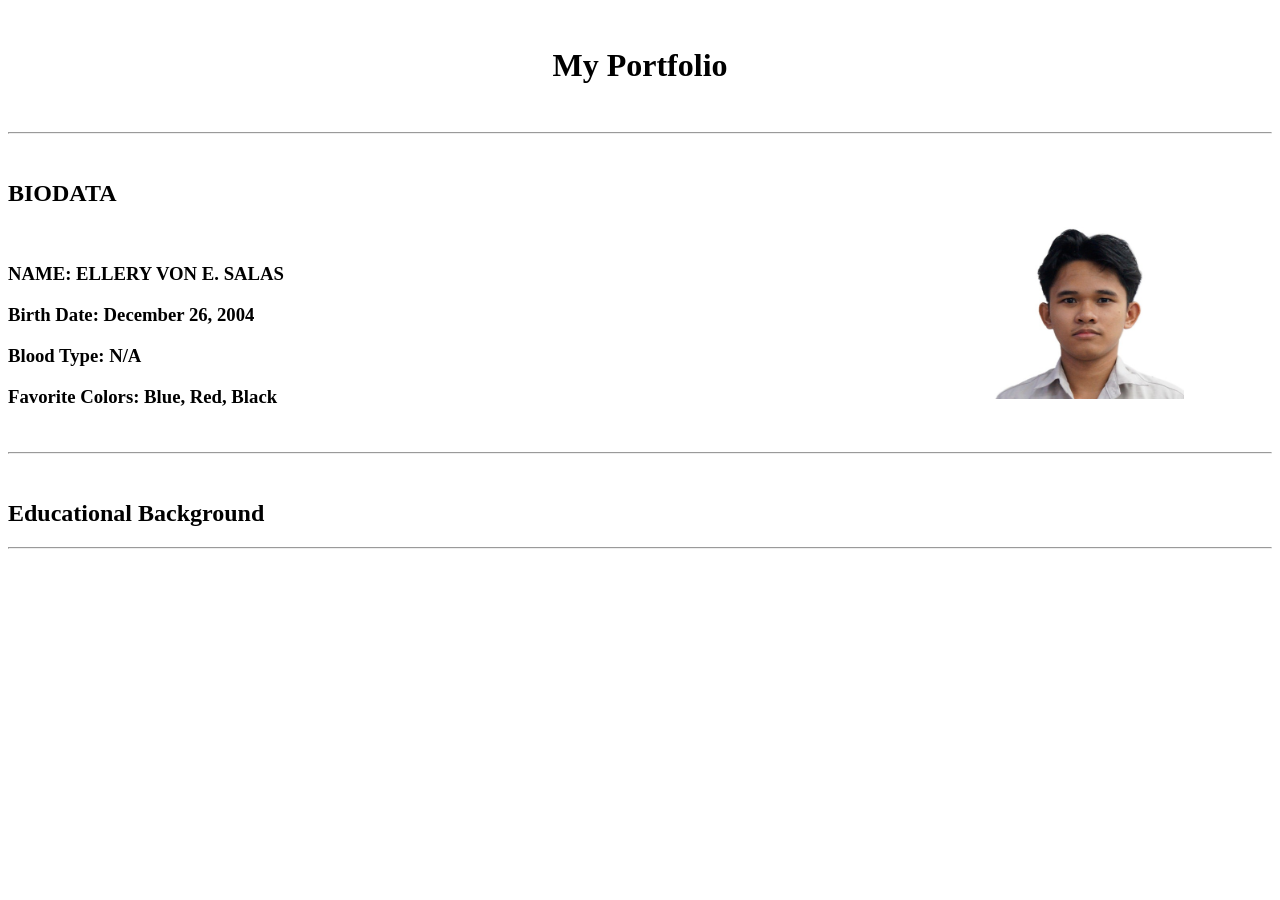
==== main.html @ 139ea045 "1st day yey added biodata added educational background" ====
<!DOCTYPE html>
<html lang="en">
<head>
    <meta charset="UTF-8">
    <meta name="viewport" content="width=device-width, initial-scale=1.0">
    <title>My Portfolio</title>
</head>
<body>
    
    <br>
    <h1 style = "text-align: center;" > My Portfolio</h1>
    <br>
    <hr>
    <br>
    <h2> BIODATA</h2>
    <img src="images/id.jpg" width="15%" style="float: right; margin-right: 7%; ">
    <br>
    <h3> NAME:     ELLERY VON E. SALAS</h3>
    <h3>Birth Date:     December 26, 2004</h3>
    <h3>Blood Type:     N/A </h3>
    <h3>Favorite Colors:     Blue, Red, Black </h3>
    <br>
    <hr>
    <br>
    <h2> Educational Background</h2>   
    
    <hr>
</body>
</html>
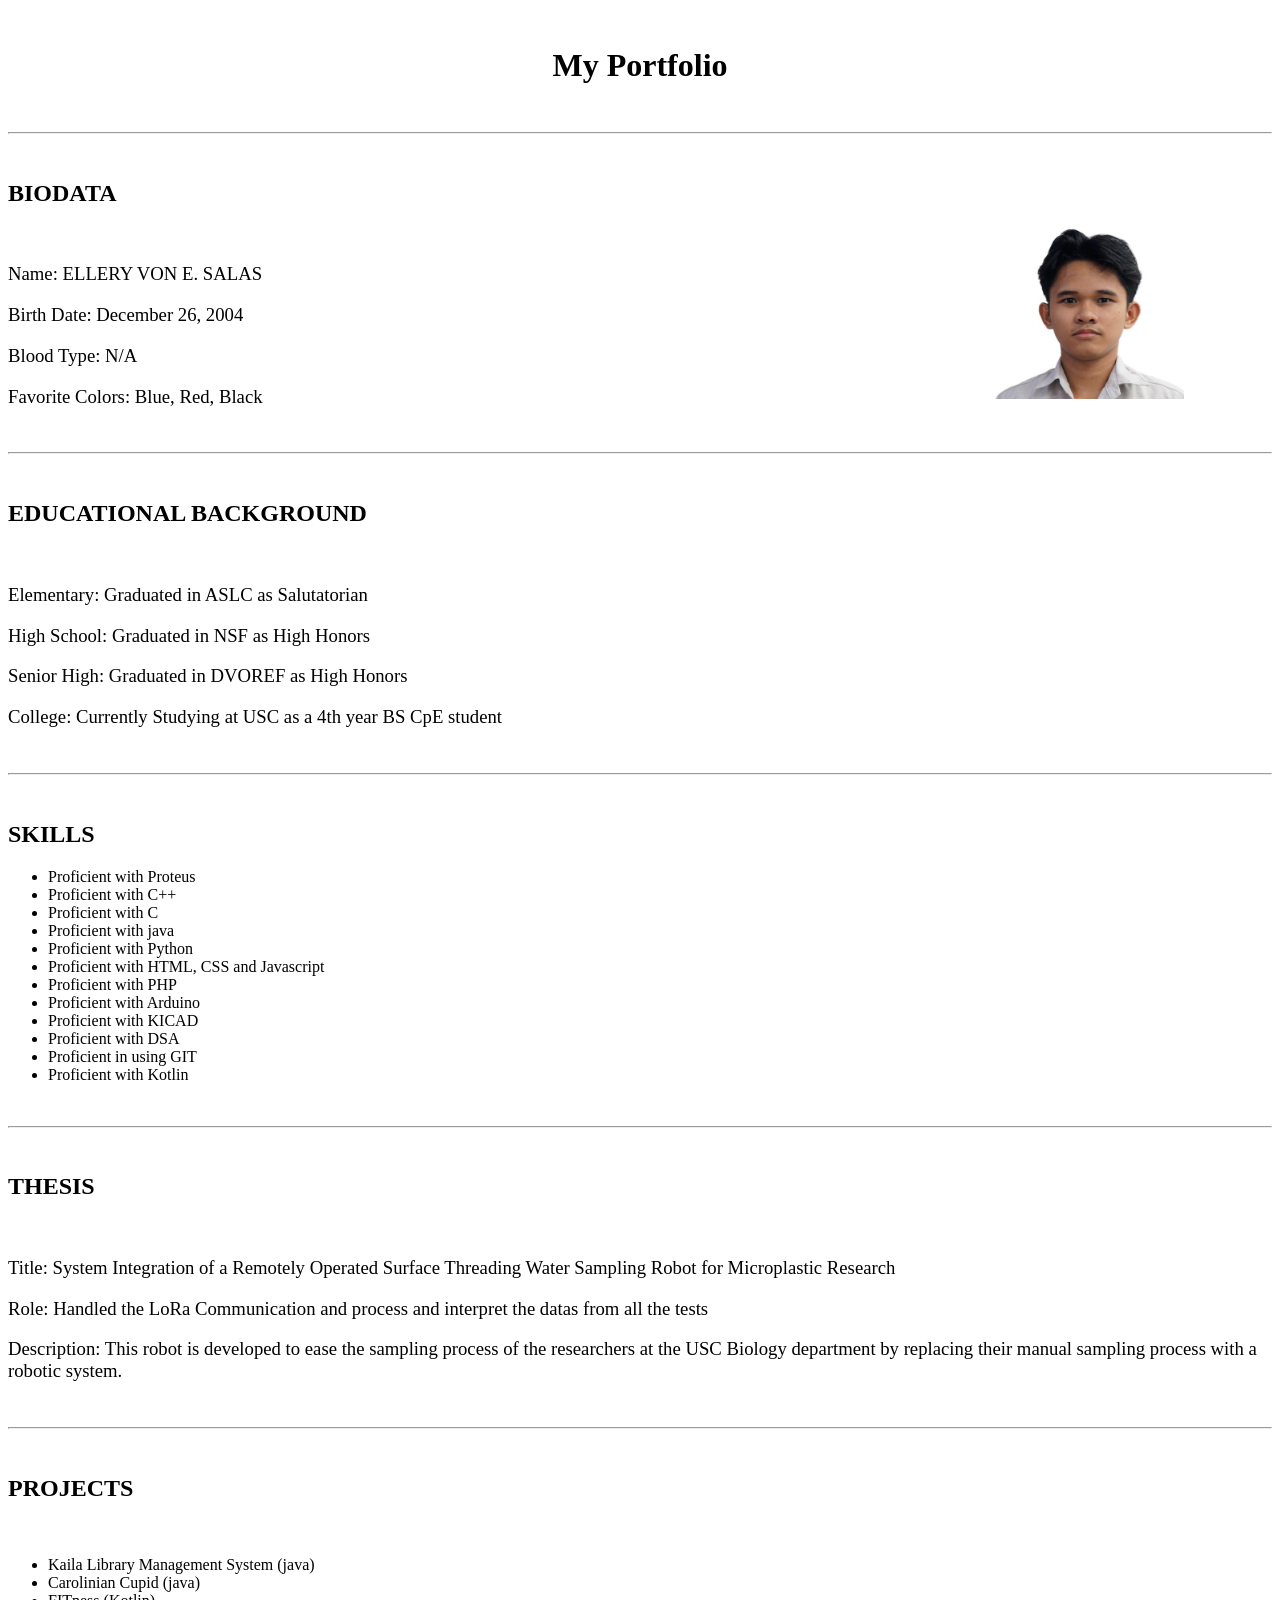
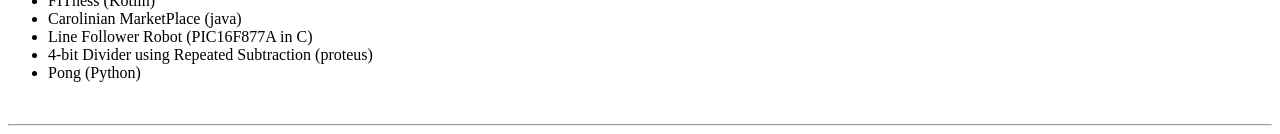
==== commit bbf53e96: "second day added edu background details added skills added thesis added projects added basic css" ====
--- a/main.html
+++ b/main.html
@@ -3,6 +3,7 @@
 <head>
     <meta charset="UTF-8">
     <meta name="viewport" content="width=device-width, initial-scale=1.0">
+    <link rel="stylesheet" href = "main.css">
     <title>My Portfolio</title>
 </head>
 <body>
@@ -15,15 +16,68 @@
     <h2> BIODATA</h2>
     <img src="images/id.jpg" width="15%" style="float: right; margin-right: 7%; ">
     <br>
-    <h3> NAME:     ELLERY VON E. SALAS</h3>
+    <h3> Name:     ELLERY VON E. SALAS</h3>
     <h3>Birth Date:     December 26, 2004</h3>
     <h3>Blood Type:     N/A </h3>
     <h3>Favorite Colors:     Blue, Red, Black </h3>
     <br>
     <hr>
     <br>
-    <h2> Educational Background</h2>   
-    
+    <h2> EDUCATIONAL BACKGROUND</h2>   
+    <br>
+    <h3> Elementary: Graduated in ASLC as Salutatorian</h3>
+    <h3> High School: Graduated in NSF as High Honors</h3>
+    <h3> Senior High: Graduated in DVOREF as High Honors</h3>
+    <h3> College: Currently Studying at USC as a 4th year BS CpE student</h3>
+    <br>
     <hr>
+    <br>
+    <h2> SKILLS </h2>
+    <ul> 
+        <li>Proficient with Proteus</li>
+        <li>Proficient with C++</li>
+        <li>Proficient with C</li>
+        <li>Proficient with java</li>
+        <li>Proficient with Python</li>
+        <li>Proficient with HTML, CSS and Javascript</li>
+        <li>Proficient with PHP</li>
+        <li>Proficient with Arduino</li>
+        <li>Proficient with KICAD</li>
+        <li>Proficient with DSA</li>
+        <li>Proficient in using GIT</li>
+        <li>Proficient with Kotlin</li>
+    </ul>
+    <br>
+    <hr>
+    <br>
+    <h2> THESIS </h2>
+    <br>
+    <h3> Title: System Integration of a Remotely Operated Surface Threading Water Sampling 
+        Robot for Microplastic Research
+    </h3>
+    <h3>Role: Handled the LoRa Communication and process and interpret 
+        the datas from all the tests
+    </h3>
+    <h3> Description: This robot is developed to ease the sampling process of the researchers
+        at the USC Biology department by replacing their manual sampling process with a 
+        robotic system.
+    </h3>
+    <br>
+    <hr>
+    <br> 
+    <h2> PROJECTS </h2>
+    <br>
+    <ul>
+        <li> Kaila Library Management System (java)</li>
+        <li> Carolinian Cupid (java)</li>
+        <li> FITness (Kotlin)</li>
+        <li> Carolinian MarketPlace (java)</li>
+        <li> Line Follower Robot (PIC16F877A in C) </li>
+        <li> 4-bit Divider using Repeated Subtraction (proteus)</li>
+        <li> Pong (Python)</li>
+    </ul>
+    <br>
+    <hr>
+
 </body>
 </html>
--- a/main.css
+++ b/main.css
@@ -0,0 +1,3 @@
+h3 {
+    font-weight: lighter;
+}
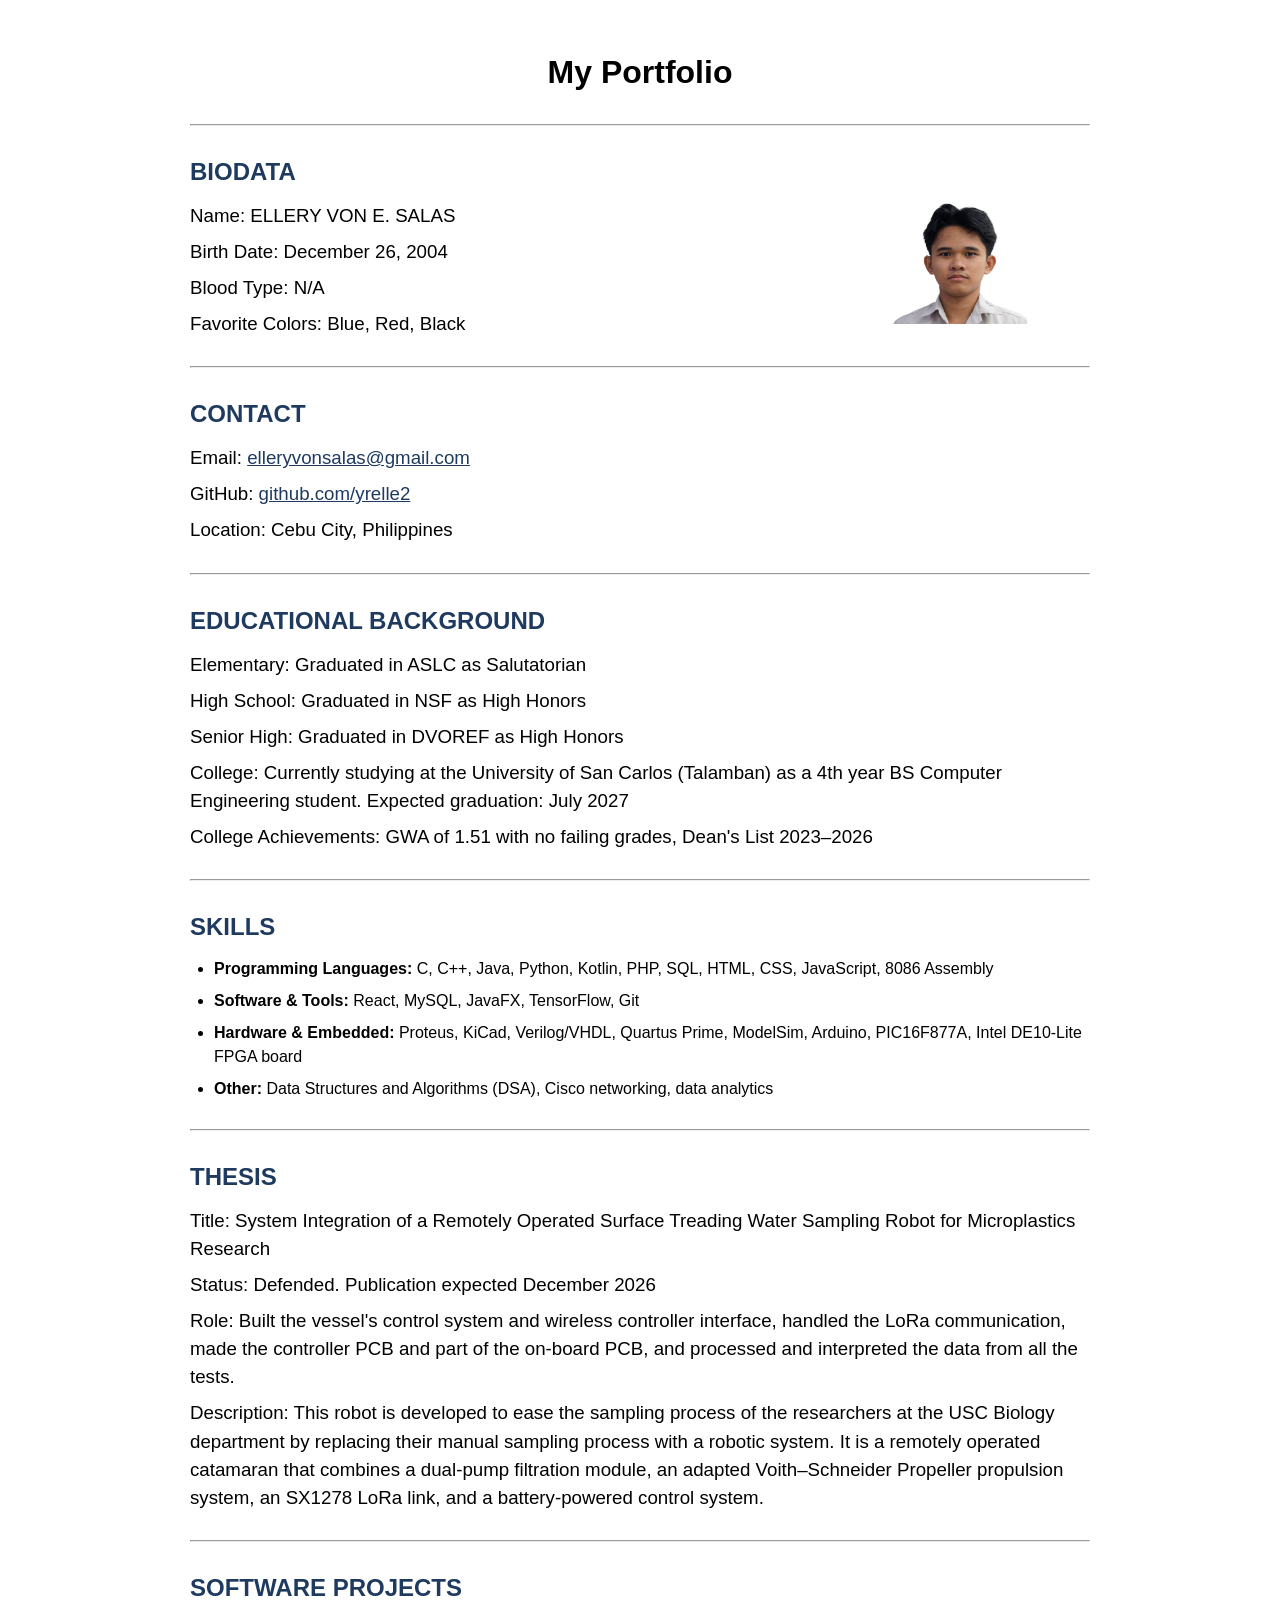
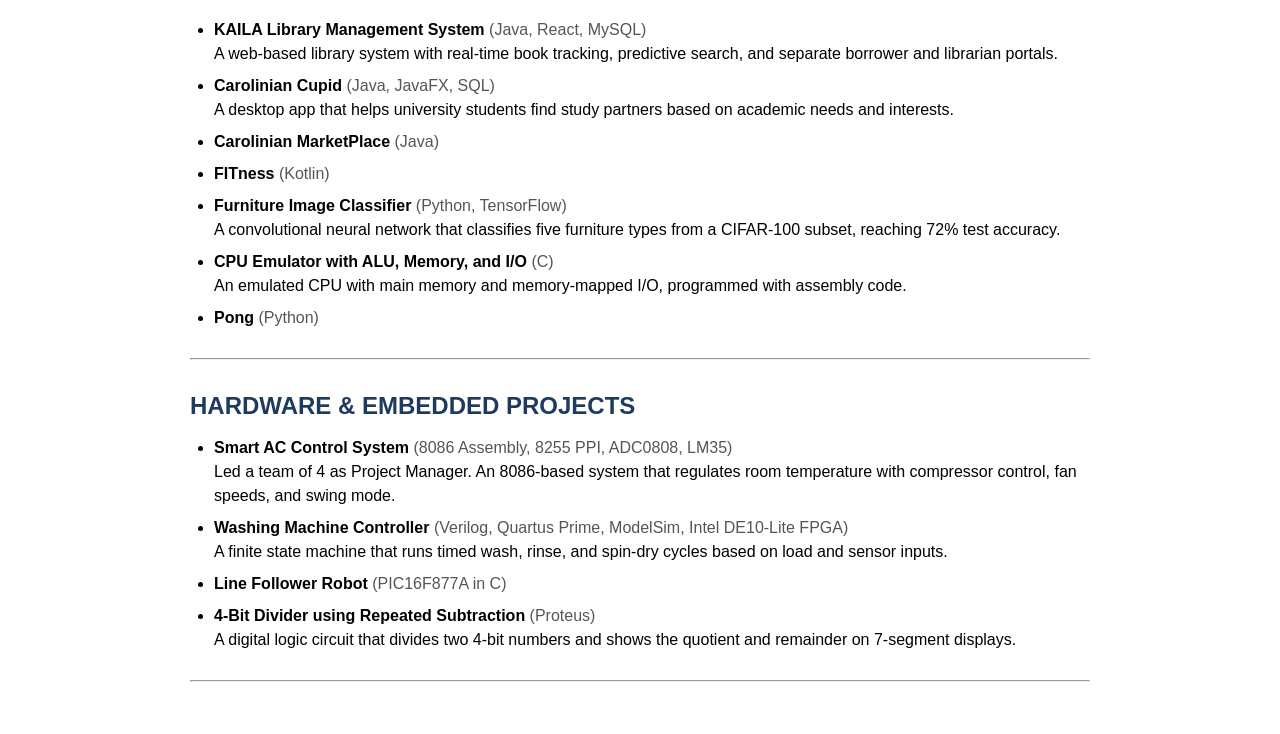
==== commit b3389ea9: "update" ====
--- a/main.html
+++ b/main.html
@@ -3,81 +3,79 @@
 <head>
     <meta charset="UTF-8">
     <meta name="viewport" content="width=device-width, initial-scale=1.0">
-    <link rel="stylesheet" href = "main.css">
+    <link rel="stylesheet" href="main.css">
     <title>My Portfolio</title>
 </head>
 <body>
-    
-    <br>
-    <h1 style = "text-align: center;" > My Portfolio</h1>
-    <br>
+
+    <h1>My Portfolio</h1>
     <hr>
-    <br>
-    <h2> BIODATA</h2>
-    <img src="images/id.jpg" width="15%" style="float: right; margin-right: 7%; ">
-    <br>
-    <h3> Name:     ELLERY VON E. SALAS</h3>
-    <h3>Birth Date:     December 26, 2004</h3>
-    <h3>Blood Type:     N/A </h3>
-    <h3>Favorite Colors:     Blue, Red, Black </h3>
-    <br>
+
+    <h2>BIODATA</h2>
+    <img class="id-photo" src="images/id.jpg" alt="Photo of Ellery Von E. Salas">
+    <h3>Name: ELLERY VON E. SALAS</h3>
+    <h3>Birth Date: December 26, 2004</h3>
+    <h3>Blood Type: N/A</h3>
+    <h3>Favorite Colors: Blue, Red, Black</h3>
     <hr>
-    <br>
-    <h2> EDUCATIONAL BACKGROUND</h2>   
-    <br>
-    <h3> Elementary: Graduated in ASLC as Salutatorian</h3>
-    <h3> High School: Graduated in NSF as High Honors</h3>
-    <h3> Senior High: Graduated in DVOREF as High Honors</h3>
-    <h3> College: Currently Studying at USC as a 4th year BS CpE student</h3>
-    <br>
+
+    <h2>CONTACT</h2>
+    <h3>Email: <a href="mailto:elleryvonsalas@gmail.com">elleryvonsalas@gmail.com</a></h3>
+    <h3>GitHub: <a href="https://github.com/yrelle2">github.com/yrelle2</a></h3>
+    <h3>Location: Cebu City, Philippines</h3>
     <hr>
-    <br>
-    <h2> SKILLS </h2>
-    <ul> 
-        <li>Proficient with Proteus</li>
-        <li>Proficient with C++</li>
-        <li>Proficient with C</li>
-        <li>Proficient with java</li>
-        <li>Proficient with Python</li>
-        <li>Proficient with HTML, CSS and Javascript</li>
-        <li>Proficient with PHP</li>
-        <li>Proficient with Arduino</li>
-        <li>Proficient with KICAD</li>
-        <li>Proficient with DSA</li>
-        <li>Proficient in using GIT</li>
-        <li>Proficient with Kotlin</li>
+
+    <h2>EDUCATIONAL BACKGROUND</h2>
+    <h3>Elementary: Graduated in ASLC as Salutatorian</h3>
+    <h3>High School: Graduated in NSF as High Honors</h3>
+    <h3>Senior High: Graduated in DVOREF as High Honors</h3>
+    <h3>College: Currently studying at the University of San Carlos (Talamban) as a 4th year BS Computer Engineering student. Expected graduation: July 2027</h3>
+    <h3>College Achievements: GWA of 1.51 with no failing grades, Dean's List 2023&ndash;2026</h3>
+    <hr>
+
+    <h2>SKILLS</h2>
+    <ul>
+        <li><strong>Programming Languages:</strong> C, C++, Java, Python, Kotlin, PHP, SQL, HTML, CSS, JavaScript, 8086 Assembly</li>
+        <li><strong>Software &amp; Tools:</strong> React, MySQL, JavaFX, TensorFlow, Git</li>
+        <li><strong>Hardware &amp; Embedded:</strong> Proteus, KiCad, Verilog/VHDL, Quartus Prime, ModelSim, Arduino, PIC16F877A, Intel DE10-Lite FPGA board</li>
+        <li><strong>Other:</strong> Data Structures and Algorithms (DSA), Cisco networking, data analytics</li>
     </ul>
-    <br>
     <hr>
-    <br>
-    <h2> THESIS </h2>
-    <br>
-    <h3> Title: System Integration of a Remotely Operated Surface Threading Water Sampling 
-        Robot for Microplastic Research
-    </h3>
-    <h3>Role: Handled the LoRa Communication and process and interpret 
-        the datas from all the tests
-    </h3>
-    <h3> Description: This robot is developed to ease the sampling process of the researchers
-        at the USC Biology department by replacing their manual sampling process with a 
-        robotic system.
-    </h3>
-    <br>
+
+    <h2>THESIS</h2>
+    <h3>Title: System Integration of a Remotely Operated Surface Treading Water Sampling Robot for Microplastics Research</h3>
+    <h3>Status: Defended. Publication expected December 2026</h3>
+    <h3>Role: Built the vessel's control system and wireless controller interface, handled the LoRa communication, made the controller PCB and part of the on-board PCB, and processed and interpreted the data from all the tests.</h3>
+    <h3>Description: This robot is developed to ease the sampling process of the researchers at the USC Biology department by replacing their manual sampling process with a robotic system. It is a remotely operated catamaran that combines a dual-pump filtration module, an adapted Voith&ndash;Schneider Propeller propulsion system, an SX1278 LoRa link, and a battery-powered control system.</h3>
     <hr>
-    <br> 
-    <h2> PROJECTS </h2>
-    <br>
+
+    <h2>SOFTWARE PROJECTS</h2>
     <ul>
-        <li> Kaila Library Management System (java)</li>
-        <li> Carolinian Cupid (java)</li>
-        <li> FITness (Kotlin)</li>
-        <li> Carolinian MarketPlace (java)</li>
-        <li> Line Follower Robot (PIC16F877A in C) </li>
-        <li> 4-bit Divider using Repeated Subtraction (proteus)</li>
-        <li> Pong (Python)</li>
+        <li><strong>KAILA Library Management System</strong> <span class="tech">(Java, React, MySQL)</span><br>
+            A web-based library system with real-time book tracking, predictive search, and separate borrower and librarian portals.</li>
+        <li><strong>Carolinian Cupid</strong> <span class="tech">(Java, JavaFX, SQL)</span><br>
+            A desktop app that helps university students find study partners based on academic needs and interests.</li>
+        <li><strong>Carolinian MarketPlace</strong> <span class="tech">(Java)</span></li>
+        <li><strong>FITness</strong> <span class="tech">(Kotlin)</span></li>
+        <li><strong>Furniture Image Classifier</strong> <span class="tech">(Python, TensorFlow)</span><br>
+            A convolutional neural network that classifies five furniture types from a CIFAR-100 subset, reaching 72% test accuracy.</li>
+        <li><strong>CPU Emulator with ALU, Memory, and I/O</strong> <span class="tech">(C)</span><br>
+            An emulated CPU with main memory and memory-mapped I/O, programmed with assembly code.</li>
+        <li><strong>Pong</strong> <span class="tech">(Python)</span></li>
     </ul>
-    <br>
+    <hr>
+
+    <h2>HARDWARE &amp; EMBEDDED PROJECTS</h2>
+    <ul>
+        <li><strong>Smart AC Control System</strong> <span class="tech">(8086 Assembly, 8255 PPI, ADC0808, LM35)</span><br>
+            Led a team of 4 as Project Manager. An 8086-based system that regulates room temperature with compressor control, fan speeds, and swing mode.</li>
+        <li><strong>Washing Machine Controller</strong> <span class="tech">(Verilog, Quartus Prime, ModelSim, Intel DE10-Lite FPGA)</span><br>
+            A finite state machine that runs timed wash, rinse, and spin-dry cycles based on load and sensor inputs.</li>
+        <li><strong>Line Follower Robot</strong> <span class="tech">(PIC16F877A in C)</span></li>
+        <li><strong>4-Bit Divider using Repeated Subtraction</strong> <span class="tech">(Proteus)</span><br>
+            A digital logic circuit that divides two 4-bit numbers and shows the quotient and remainder on 7-segment displays.</li>
+    </ul>
     <hr>
 
 </body>
-</html>+</html>
--- a/main.css
+++ b/main.css
@@ -1,3 +1,50 @@
+body {
+    font-family: Arial, Helvetica, sans-serif;
+    line-height: 1.5;
+    max-width: 900px;
+    margin: 0 auto;
+    padding: 1.5rem;
+}
+
+h1 {
+    text-align: center;
+    margin: 1.5rem 0;
+}
+
+h2 {
+    color: #1F3A5F;
+    margin: 0 0 0.75rem;
+}
+
 h3 {
     font-weight: lighter;
-}+    margin: 0.5rem 0;
+}
+
+hr {
+    margin: 1.75rem 0;
+}
+
+ul {
+    margin: 0.5rem 0;
+    padding-left: 1.5rem;
+}
+
+li {
+    margin-bottom: 0.5rem;
+}
+
+.id-photo {
+    float: right;
+    width: 15%;
+    min-width: 90px;
+    margin-right: 7%;
+}
+
+.tech {
+    color: #555;
+}
+
+a {
+    color: #1F3A5F;
+}
